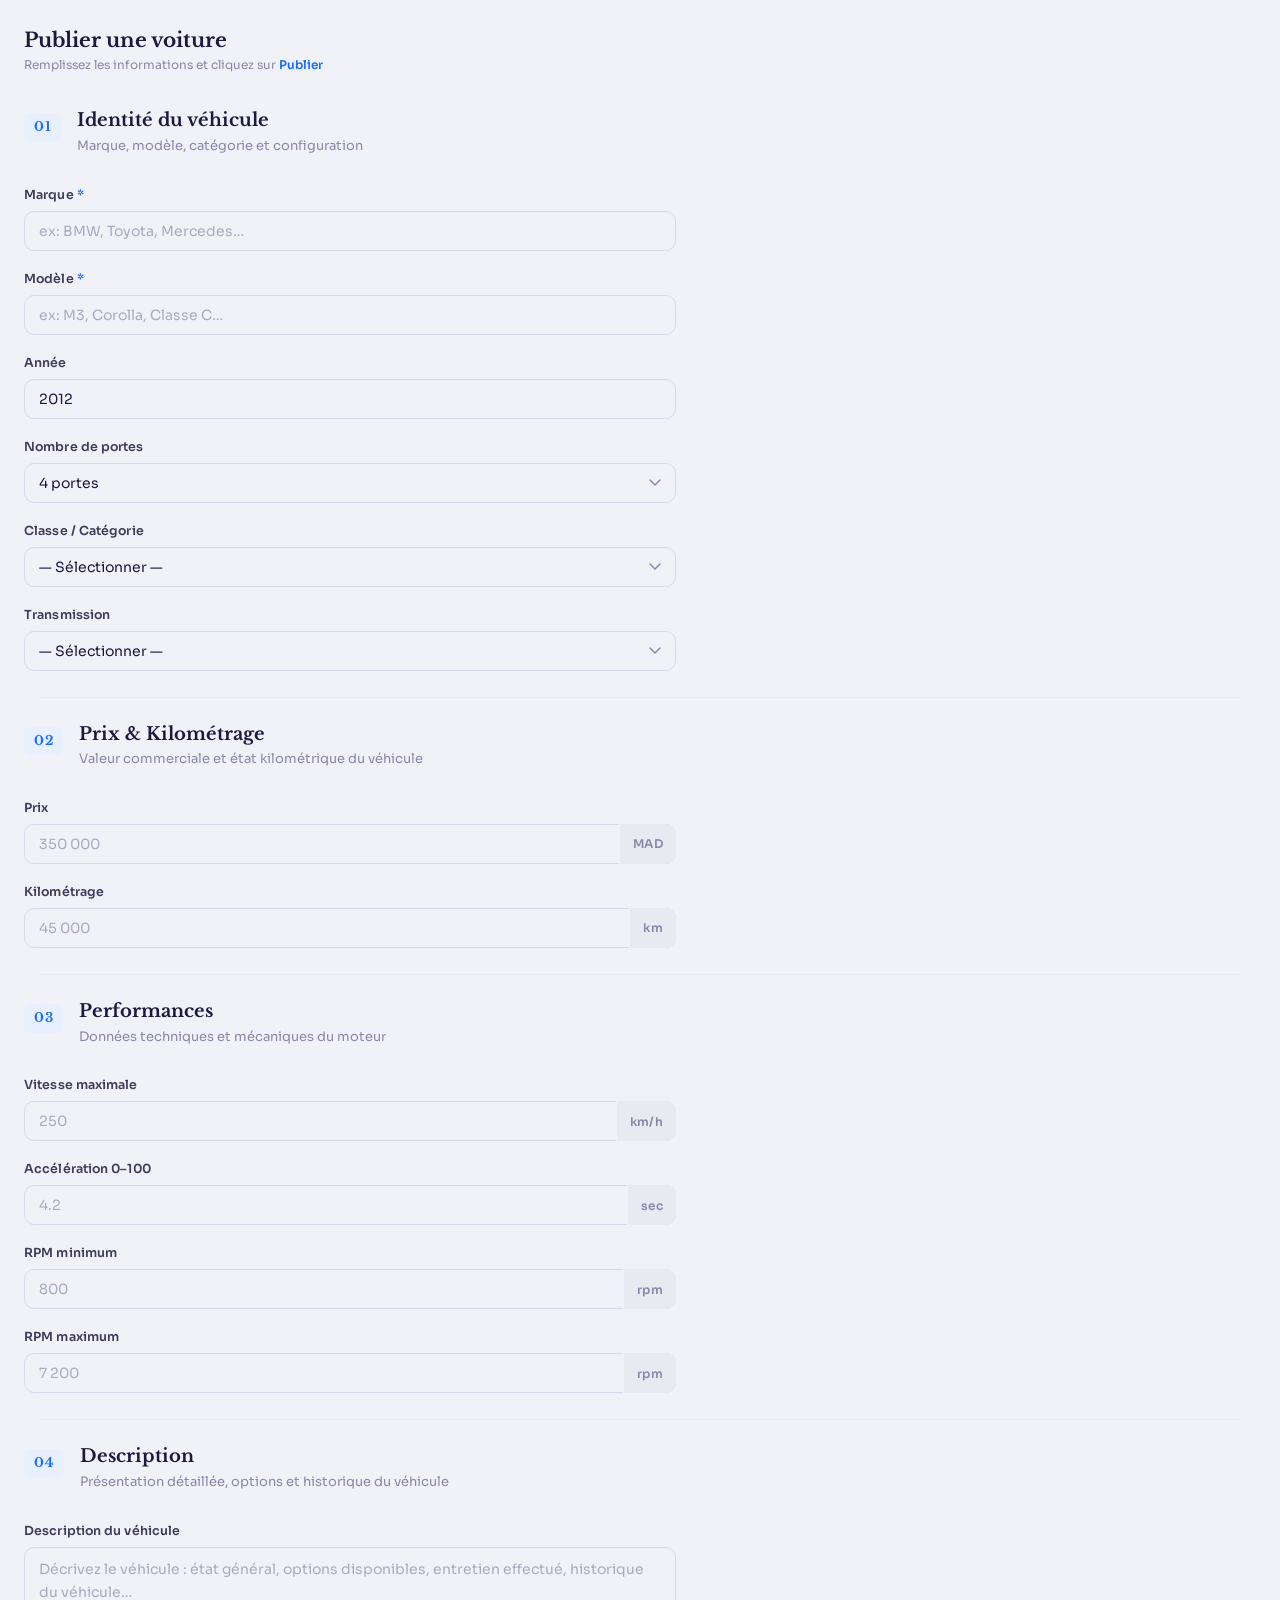
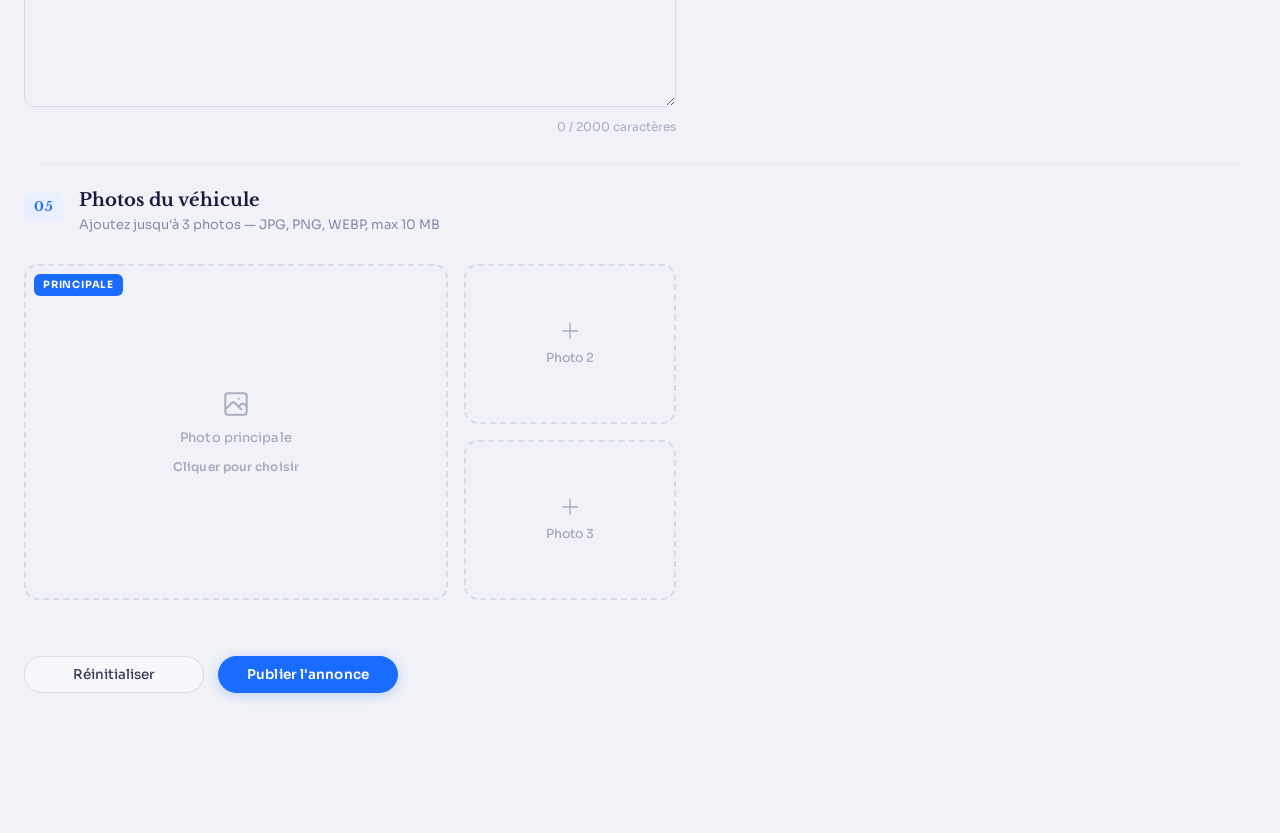
==== AutoPost/index.html @ d47babad "attempt n*1" ====
<!DOCTYPE html>
<html lang="fr">
<head>
  <meta charset="UTF-8" />
  <meta name="viewport" content="width=device-width, initial-scale=1.0"/>
  <title>Ajouter une Voiture</title>
  <link rel="preconnect" href="https://fonts.googleapis.com">
  <link href="https://fonts.googleapis.com/css2?family=Sora:wght@300;400;500;600;700&family=Libre+Baskerville:wght@700&display=swap" rel="stylesheet">
  <link rel="stylesheet" href="style.css" />
</head>
<body>

  <div class="layout">



    <!-- ══════════════════════════════
         CONTENIDO PRINCIPAL
    ══════════════════════════════ -->
    <main class="main-content">

      <header class="top-bar">
        <div class="top-bar-title">
          <h1>Publier une voiture</h1>
          <p>Remplissez les informations et cliquez sur <strong>Publier</strong></p>
        </div>

      </header>

      <!-- Notification -->
      <div id="notification" class="notification hidden"></div>

      <form id="voitureForm" enctype="multipart/form-data" novalidate>

        <!-- ─── SECTION 1 : Identité ─────────────── -->
        <section class="form-section" id="identite">
          <div class="section-head">
            <div class="section-tag">01</div>
            <div>
              <h2>Identité du véhicule</h2>
              <p>Marque, modèle, catégorie et configuration</p>
            </div>
          </div>

          <div class="fields-stack">

            <div class="field-row">
              <div class="field">
                <label for="marque">Marque <span class="req">*</span></label>
                <input type="text" id="marque" name="marque" placeholder="ex: BMW, Toyota, Mercedes…" required />
                <ul id="brands" class="suggestions"></ul>
              </div>
              <div class="field">
                <label for="modele">Modèle <span class="req">*</span></label>
                <input type="text" id="modele" name="modele" placeholder="ex: M3, Corolla, Classe C…" required />
                <ul id="modeles" class="suggestions"></ul>

              </div>
            </div>

            <div class="field-row">
              <div class="field">
                <label for="year">Année</label>
                <input type="number" id="year" name="year" min="1900" max="2100" value="2012" placeholder="2024" />
              </div>
              <div class="field">
                <label for="doors">Nombre de portes</label>
                <select id="doors" name="doors">
                  <option value="2">2 portes</option>
                  <option value="3">3 portes</option>
                  <option value="4" selected>4 portes</option>
                  <option value="5">5 portes</option>
                </select>
              </div>
            </div>

            <div class="field-row">
              <div class="field">
                <label for="class">Classe / Catégorie</label>
                <select id="class" name="class">
                  <option value="">— Sélectionner —</option>
                  <option value="Berline">Berline</option>
                  <option value="SUV">SUV</option>
                  <option value="Coupé">Coupé</option>
                  <option value="Cabriolet">Cabriolet</option>
                  <option value="Break">Break</option>
                  <option value="Citadine">Citadine</option>
                  <option value="Sportive">Sportive</option>
                  <option value="Pickup">Pickup</option>
                  <option value="Utilitaire">Utilitaire</option>
                </select>
              </div>
              <div class="field">
                <label for="drivetrain">Transmission</label>
                <select id="drivetrain" name="drivetrain">
                  <option value="">— Sélectionner —</option>
                  <option value="FWD">FWD — Traction avant</option>
                  <option value="RWD">RWD — Propulsion</option>
                  <option value="AWD">AWD — 4 roues motrices</option>
                  <option value="4WD">4WD — 4x4</option>
                </select>
              </div>
            </div>

          </div>
        </section>

        <div class="divider"></div>

        <!-- ─── SECTION 2 : Prix & Km ────────────── -->
        <section class="form-section" id="prix">
          <div class="section-head">
            <div class="section-tag">02</div>
            <div>
              <h2>Prix & Kilométrage</h2>
              <p>Valeur commerciale et état kilométrique du véhicule</p>
            </div>
          </div>

          <div class="fields-stack">
            <div class="field-row">
              <div class="field">
                <label for="prix">Prix</label>
                <div class="input-with-unit">
                  <input type="number" id="prix" name="prix" min="0" step="500" placeholder="350 000" />
                  <span class="unit-badge">MAD</span>
                </div>
              </div>
              <div class="field">
                <label for="kilometrage">Kilométrage</label>
                <div class="input-with-unit">
                  <input type="number" id="kilometrage" name="kilometrage" min="0" placeholder="45 000" />
                  <span class="unit-badge">km</span>
                </div>
              </div>
            </div>
          </div>
        </section>

        <div class="divider"></div>

        <!-- ─── SECTION 3 : Performances ─────────── -->
        <section class="form-section" id="performances">
          <div class="section-head">
            <div class="section-tag">03</div>
            <div>
              <h2>Performances</h2>
              <p>Données techniques et mécaniques du moteur</p>
            </div>
          </div>

          <div class="fields-stack">
            <div class="field-row">
              <div class="field">
                <label for="top_speed">Vitesse maximale</label>
                <div class="input-with-unit">
                  <input type="number" id="top_speed" name="top_speed" min="0" placeholder="250" />
                  <span class="unit-badge">km/h</span>
                </div>
              </div>
              <div class="field">
                <label for="acceleration">Accélération 0–100</label>
                <div class="input-with-unit">
                  <input type="number" id="acceleration" name="acceleration" min="0" step="0.1" placeholder="4.2" />
                  <span class="unit-badge">sec</span>
                </div>
              </div>
            </div>
            <div class="field-row">
              <div class="field">
                <label for="rpm_min">RPM minimum</label>
                <div class="input-with-unit">
                  <input type="number" id="rpm_min" name="rpm_min" min="0" placeholder="800" />
                  <span class="unit-badge">rpm</span>
                </div>
              </div>
              <div class="field">
                <label for="rpm_max">RPM maximum</label>
                <div class="input-with-unit">
                  <input type="number" id="rpm_max" name="rpm_max" min="0" placeholder="7 200" />
                  <span class="unit-badge">rpm</span>
                </div>
              </div>
            </div>

          </div>
        </section>

        <div class="divider"></div>

        <!-- ─── SECTION 4 : Description ───────────── -->
        <section class="form-section" id="description">
          <div class="section-head">
            <div class="section-tag">04</div>
            <div>
              <h2>Description</h2>
              <p>Présentation détaillée, options et historique du véhicule</p>
            </div>
          </div>

          <div class="fields-stack">
            <div class="field full">
              <label for="desc">Description du véhicule</label>
              <textarea id="desc" name="description" rows="6"
                placeholder="Décrivez le véhicule : état général, options disponibles, entretien effectué, historique du véhicule…"></textarea>
              <div class="field-hint"><span id="charCount">0</span> / 2000 caractères</div>
            </div>
          </div>
        </section>

        <div class="divider"></div>

        <!-- ─── SECTION 5 : Photos ────────────────── -->
        <section class="form-section" id="photos">
          <div class="section-head">
            <div class="section-tag">05</div>
            <div>
              <h2>Photos du véhicule</h2>
              <p>Ajoutez jusqu'à 3 photos — JPG, PNG, WEBP, max 10 MB</p>
            </div>
          </div>

          <div class="photos-row">

            <div class="photo-slot photo-main">
              <input type="file" id="photo_1" name="photo_1" accept="image/*" class="file-input" />
              <label for="photo_1" class="photo-drop">
                <div class="photo-inner" id="preview_1">
                  <div class="photo-empty">
                    <svg width="32" height="32" fill="none" viewBox="0 0 24 24" stroke="currentColor">
                      <path stroke-linecap="round" stroke-linejoin="round" stroke-width="1.5"
                        d="M4 16l4.586-4.586a2 2 0 012.828 0L16 16m-2-2l1.586-1.586a2 2 0 012.828 0L20 14m-6-6h.01M6 20h12a2 2 0 002-2V6a2 2 0 00-2-2H6a2 2 0 00-2 2v12a2 2 0 002 2z"/>
                    </svg>
                    <span>Photo principale</span>
                    <small>Cliquer pour choisir</small>
                  </div>
                </div>
              </label>
              <div class="photo-tag">Principale</div>
            </div>

            <div class="photos-secondary">
              <div class="photo-slot">
                <input type="file" id="photo_2" name="photo_2" accept="image/*" class="file-input" />
                <label for="photo_2" class="photo-drop">
                  <div class="photo-inner" id="preview_2">
                    <div class="photo-empty small">
                      <svg width="22" height="22" fill="none" viewBox="0 0 24 24" stroke="currentColor">
                        <path stroke-linecap="round" stroke-linejoin="round" stroke-width="1.5" d="M12 4v16m8-8H4"/>
                      </svg>
                      <span>Photo 2</span>
                    </div>
                  </div>
                </label>
              </div>

              <div class="photo-slot">
                <input type="file" id="photo_3" name="photo_3" accept="image/*" class="file-input" />
                <label for="photo_3" class="photo-drop">
                  <div class="photo-inner" id="preview_3">
                    <div class="photo-empty small">
                      <svg width="22" height="22" fill="none" viewBox="0 0 24 24" stroke="currentColor">
                        <path stroke-linecap="round" stroke-linejoin="round" stroke-width="1.5" d="M12 4v16m8-8H4"/>
                      </svg>
                      <span>Photo 3</span>
                    </div>
                  </div>
                </label>
              </div>
            </div>

          </div>
        </section>

        <!-- ─── FOOTER MOBILE ─────────────────────── -->
        <div class="form-footer-mobile">
          <button type="reset" class="btn-secondary">Réinitialiser</button>
          <button type="submit" class="btn-primary" id="submitBtnMobile">Publier l'annonce</button>
        </div>

      </form>
    </main>
  </div>

  <script src="addCars.js"></script>
</body>
</html>
---- AutoPost/style.css ----
:root {
  /* ── Palette (ref image 2) ── */
  --accent:        #1a6bff;
  --accent-alt:    #2196ff;
  --accent-comp:   #c26012;
  --navy:          #1a1a40;
  --text-strong:   #1a1a40;
  --text-body:     #3d3d5c;
  --text-muted:    #8888aa;
  --text-subtle:   #aaaac0;

  --base-bg:       #f0f2f7;
  --base-bg-light: #f7f8fc;
  --white:         #ffffff;

  --notice-success: #0a6640;
  --notice-info:    #0d4fa6;
  --notice-alert:   #c0000a;
  --notice-warning: #c05500;
  --notice-rating:  #d4a000;

  /* ── Surfaces ── */
  --sidebar-bg:    #ffffff;
  --sidebar-w:     220px;
  --card-bg:       #ffffff;
  --input-bg:      #f0f2f7;
  --input-border:  #d8daea;
  --input-focus:   #1a6bff;
  --divider:       #e8eaf2;

  /* ── Misc ── */
  --radius-sm:  6px;
  --radius:     10px;
  --radius-lg:  14px;
  --radius-pill: 999px;
  --shadow-sm:  0 1px 4px rgba(26,26,64,0.07);
  --shadow:     0 4px 20px rgba(26,26,64,0.10);
  --transition: .18s ease;
}

*, *::before, *::after { box-sizing: border-box; margin: 0; padding: 0; }
html { scroll-behavior: smooth; font-size: 15px; }

body {
  font-family: 'Sora', sans-serif;
  background: var(--base-bg);
  color: var(--text-body);
  line-height: 1.6;
  min-height: 100vh;
}

/* ═══════════════════════════════════════
   LAYOUT
═══════════════════════════════════════ */
.layout {
  width: 100%;
  min-height: 100vh;
}


/* ═══════════════════════════════════════
   MAIN CONTENT
═══════════════════════════════════════ */
.main-content {
  flex: 1;
  min-width: 0;
  padding: 0 0 80px;
}

/* ─── TOP BAR ──────────────────────────── */
.top-bar {
  display: flex;
  flex-direction: column;
  align-items: flex-start;
  gap: 8px;

  padding: 28px 24px 10px;

  background: transparent;
  border-bottom: none;

  position: relative;
}
.top-bar-title h1 {
  font-family: 'Libre Baskerville', Georgia, serif;
  font-size: 20px;
  font-weight: 700;
  color: var(--text-strong);
  line-height: 1.2;
}
.top-bar-title p {
  font-size: 12px;
  color: var(--text-muted);
  margin-top: 3px;
}
.top-bar-title strong { color: var(--accent); font-weight: 600; }

.top-bar-actions {
  display: flex;
  align-items: center;
  gap: 10px;
}

/* ─── NOTIFICATIONS ────────────────────── */
.notification {
  margin: 0 40px 0;
  padding: 13px 18px;
  border-radius: var(--radius);
  font-size: 14px;
  font-weight: 500;
  display: flex;
  align-items: center;
  gap: 10px;
  margin-top: 20px;
}
.notification.success {
  background: #e6f4ee;
  color: var(--notice-success);
  border: 1px solid #b3ddc8;
}
.notification.error {
  background: #fde8e8;
  color: var(--notice-alert);
  border: 1px solid #f5b8b8;
}
.hidden { display: none !important; }

/* ─── FORM SECTIONS ────────────────────── */
.form-section {
  padding: 26px 24px;
  max-width: 700px;
}

.section-head {
  display: flex;
  align-items: flex-start;
  gap: 16px;
  margin-bottom: 28px;
}

.section-tag {
  font-family: 'Libre Baskerville', serif;
  font-size: 13px;
  font-weight: 700;
  color: var(--accent);
  background: #e8f0ff;
  padding: 4px 10px;
  border-radius: var(--radius-sm);
  white-space: nowrap;
  margin-top: 3px;
  letter-spacing: .5px;
}

.section-head h2 {
  font-family: 'Libre Baskerville', serif;
  font-size: 18px;
  font-weight: 700;
  color: var(--text-strong);
  line-height: 1.2;
  margin-bottom: 4px;
}
.section-head p {
  font-size: 13px;
  color: var(--text-muted);
}

/* ─── FIELDS ───────────────────────────── */
.fields-stack {
  display: flex;
  flex-direction: column;
  gap: 18px;
}

.field-row {
  display: flex;
  flex-direction: column;
  gap: 18px;
  width: 100%;
}


.field {
  position: relative;
  display: flex;
  flex-direction: column;
  gap: 6px;
}
.field.full { grid-column: 1 / -1; }

label {
  font-size: 12.5px;
  font-weight: 600;
  color: var(--text-body);
  letter-spacing: .1px;
}
.req { color: var(--accent); }

input[type="text"],
input[type="number"],
select,
textarea {
  background: var(--input-bg);
  border: 1.5px solid var(--input-border);
  border-radius: var(--radius);
  color: var(--text-strong);
  font-family: 'Sora', sans-serif;
  font-size: 14px;
  padding: 10px 14px;
  outline: none;
  transition: border-color var(--transition), background var(--transition), box-shadow var(--transition);
  width: 100%;
  appearance: none;
}
input:focus, select:focus, textarea:focus {
  border-color: var(--accent);
  background: var(--white);
  box-shadow: 0 0 0 3px rgba(26,107,255,.10);
}
input::placeholder, textarea::placeholder {
  color: var(--text-subtle);
}
select {
  background-image: url("data:image/svg+xml,%3Csvg xmlns='http://www.w3.org/2000/svg' width='12' height='8' viewBox='0 0 12 8'%3E%3Cpath d='M1 1l5 5 5-5' stroke='%238888aa' stroke-width='1.5' fill='none' stroke-linecap='round'/%3E%3C/svg%3E");
  background-repeat: no-repeat;
  background-position: right 14px center;
  padding-right: 36px;
  cursor: pointer;
}
select option { background: #fff; color: var(--text-strong); }
textarea { resize: vertical; min-height: 130px; line-height: 1.65; }
.field:focus-within .suggestions {
  display: block;
}
.suggestions:hover {
  display: block;
}

.suggestions {
  display: none;
  margin: 6px 0 0 0;
  padding: 0;
  list-style: none;

  background: var(--input-bg);
  border: 1.5px solid var(--input-border);
  border-radius: var(--radius);

  max-height: 220px;
  overflow-y: auto;

  box-shadow: 0 10px 25px rgba(0, 0, 0, 0.08);

  position: absolute;
  top: 100%;
  left: 0;
  width: 100%;
  z-index: 1000;

  backdrop-filter: blur(10px);
}

/* cada opción */
.suggestions li {
  padding: 10px 14px;
  font-family: 'Sora', sans-serif;
  font-size: 14px;
  color: var(--text-strong);

  cursor: pointer;
  transition: background var(--transition), color var(--transition);
}

/* hover estilo moderno */
.suggestions li:hover {
  background: var(--accent);
  color: white;
}
.suggestions li.active {
  border: 4px dotted var(--accent);
}
.suggestions li.active:hover {
  border: 4px dashed white;
  background: var(--accent);
  color: white;
}
/* opcional: separador visual suave */
.suggestions li + li {
  border-top: 1px solid rgba(255, 255, 255, 0.05);
}

/* scrollbar minimalista */
.suggestions::-webkit-scrollbar {
  width: 6px;
}

.suggestions::-webkit-scrollbar-thumb {
  background: var(--input-border);
  border-radius: 10px;
}

.suggestions::-webkit-scrollbar-thumb:hover {
  background: var(--accent);
}

/* Input with unit badge */
.input-with-unit {
  position: relative;
  display: flex;
  align-items: center;
}
.input-with-unit input {
  padding-right: 60px;
  flex: 1;
}
.unit-badge {
  position: absolute;
  right: 0;
  top: 0; bottom: 0;
  display: flex;
  align-items: center;
  padding: 0 13px;
  font-size: 12px;
  font-weight: 600;
  color: var(--text-muted);
  background: var(--divider);
  border-radius: 0 var(--radius) var(--radius) 0;
  pointer-events: none;
  letter-spacing: .3px;
  border-left: 1.5px solid var(--input-bg);
}
.input-with-unit input:focus + .unit-badge {
  border-left-color: var(--accent);
  background: #e8f0ff;
  color: var(--accent);
}

/* Field hint */
.field-hint {
  font-size: 12px;
  color: var(--text-subtle);
  text-align: right;
  margin-top: 4px;
}

/* ─── PHOTOS ─────────────────────────────── */
.photos-row {
  display: flex;
  gap: 16px;
  align-items: stretch;
}
.photos-secondary {
  display: flex;
  flex-direction: column;
  gap: 16px;
  flex: 1;
}
.photo-slot { position: relative; }
.photo-main { flex: 2; }
.file-input { display: none; }

.photo-drop {
  display: block;
  cursor: pointer;
  height: 100%;
}
.photo-inner {
  height: 100%;
  min-height: 160px;
  border: 2px dashed var(--input-border);
  border-radius: var(--radius-lg);
  background: var(--input-bg);
  display: flex;
  align-items: center;
  justify-content: center;
  overflow: hidden;
  transition: border-color var(--transition), background var(--transition);
}
.photo-drop:hover .photo-inner {
  border-color: var(--accent);
  background: #f0f4ff;
}
.photo-main .photo-inner { min-height: 220px; }

.photo-inner img {
  width: 100%; height: 100%;
  object-fit: cover;
  display: none;
}
.photo-empty {
  display: flex; flex-direction: column;
  align-items: center; justify-content: center;
  gap: 8px;
  color: var(--text-subtle);
  padding: 20px;
  text-align: center;
}
.photo-empty span { font-size: 13px; font-weight: 500; }
.photo-empty small { font-size: 12px; color: var(--text-subtle); }
.photo-empty svg { color: var(--text-subtle); }
.photo-empty.small { gap: 6px; }
.photo-empty.small span { font-size: 12.5px; }

.photo-tag {
  position: absolute;
  top: 10px; left: 10px;
  background: var(--accent);
  color: #fff;
  font-size: 10px;
  font-weight: 700;
  letter-spacing: .8px;
  text-transform: uppercase;
  padding: 3px 9px;
  border-radius: var(--radius-sm);
}

/* ─── DIVIDER ────────────────────────────── */
.divider {
  height: 1px;
  background: var(--divider);
  margin: 0 40px;
}

/* ─── BUTTONS ────────────────────────────── */
.btn-primary {
  background: var(--accent);
  color: #fff;
  border: none;
  font-family: 'Sora', sans-serif;
  font-size: 13.5px;
  font-weight: 600;
  padding: 10px 24px;
  border-radius: var(--radius-pill);
  cursor: pointer;
  transition: background var(--transition), transform var(--transition), box-shadow var(--transition);
  box-shadow: 0 2px 12px rgba(26,107,255,0.25);
  letter-spacing: .1px;
}
.btn-primary:hover {
  background: #1259e0;
  transform: translateY(-1px);
  box-shadow: 0 4px 18px rgba(26,107,255,0.35);
}
.btn-primary:active { transform: translateY(0); }
.btn-primary:disabled { opacity: .55; cursor: not-allowed; transform: none; }

.btn-secondary {
  background: var(--base-bg-light);
  color: var(--text-body);
  border: 1.5px solid var(--input-border);
  font-family: 'Sora', sans-serif;
  font-size: 13.5px;
  font-weight: 500;
  padding: 9px 22px;
  border-radius: var(--radius-pill);
  cursor: pointer;
  transition: all var(--transition);
}
.btn-secondary:hover {
  background: var(--white);
  border-color: #bbbdd4;
  color: var(--text-strong);
}

/* ─── MOBILE FOOTER ──────────────────────── */
.form-footer-mobile {
  display: flex;
  gap: 14px;

  padding: 30px 24px 60px;

  justify-content: flex-start;
  align-items: center;
}
.form-footer-mobile .btn-primary,
.form-footer-mobile .btn-secondary {
  min-width: 180px;
}

/* ─── SCROLLBAR ──────────────────────────── */
::-webkit-scrollbar { width: 6px; }
::-webkit-scrollbar-track { background: transparent; }
::-webkit-scrollbar-thumb { background: var(--divider); border-radius: 10px; }
::-webkit-scrollbar-thumb:hover { background: #ccc; }

/* ─── RESPONSIVE ─────────────────────────── */
@media (max-width: 860px) {
  .sidebar { display: none; }
  .top-bar { padding: 16px 20px; }
  .top-bar-actions { display: none; }
  .form-section { padding: 28px 20px; }
  .divider { margin: 0 20px; }
  .field-row { grid-template-columns: 1fr; }
  .photos-row { flex-direction: column; }
  .photos-secondary { flex-direction: row; }
  .form-footer-mobile { display: flex; padding: 20px; }
  .notification { margin: 16px 20px 0; }
}
@media (max-width: 500px) {
  .top-bar-title h1 { font-size: 18px; }
  .photos-secondary { flex-direction: column; }
}
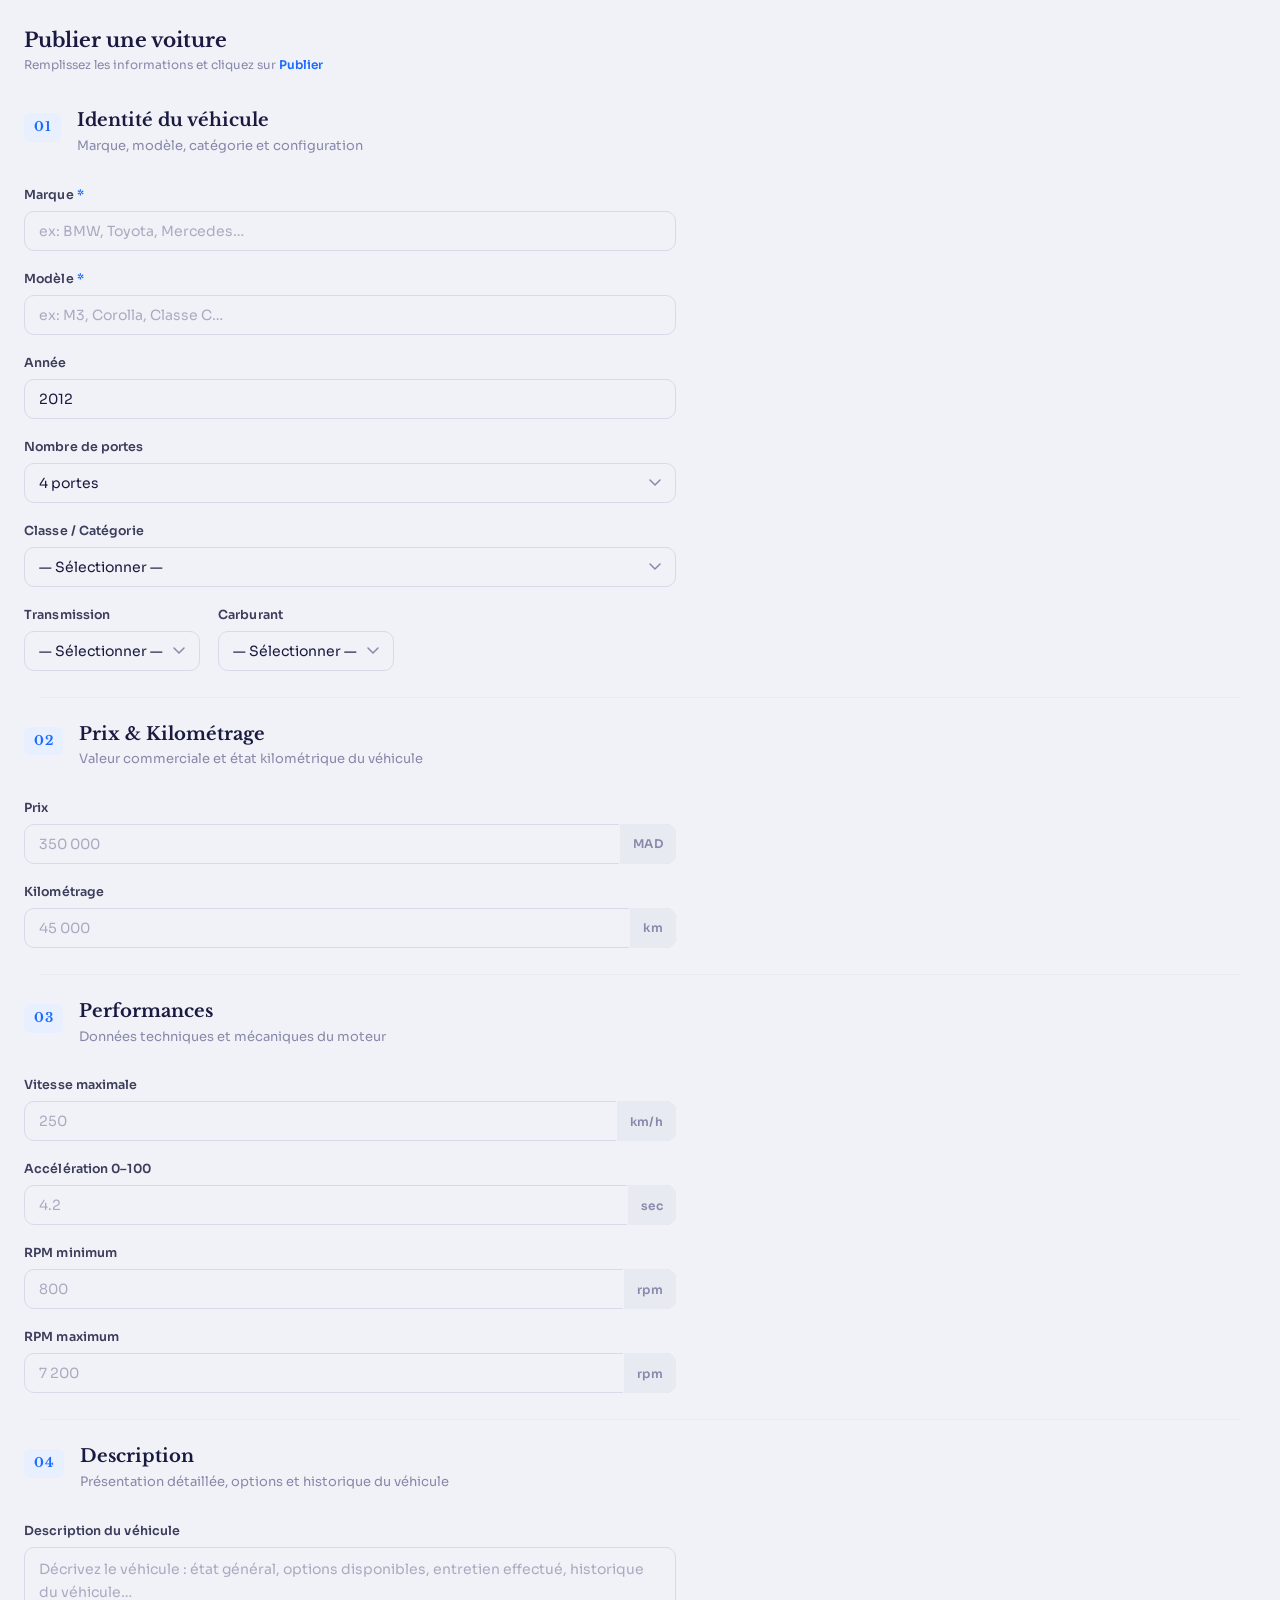
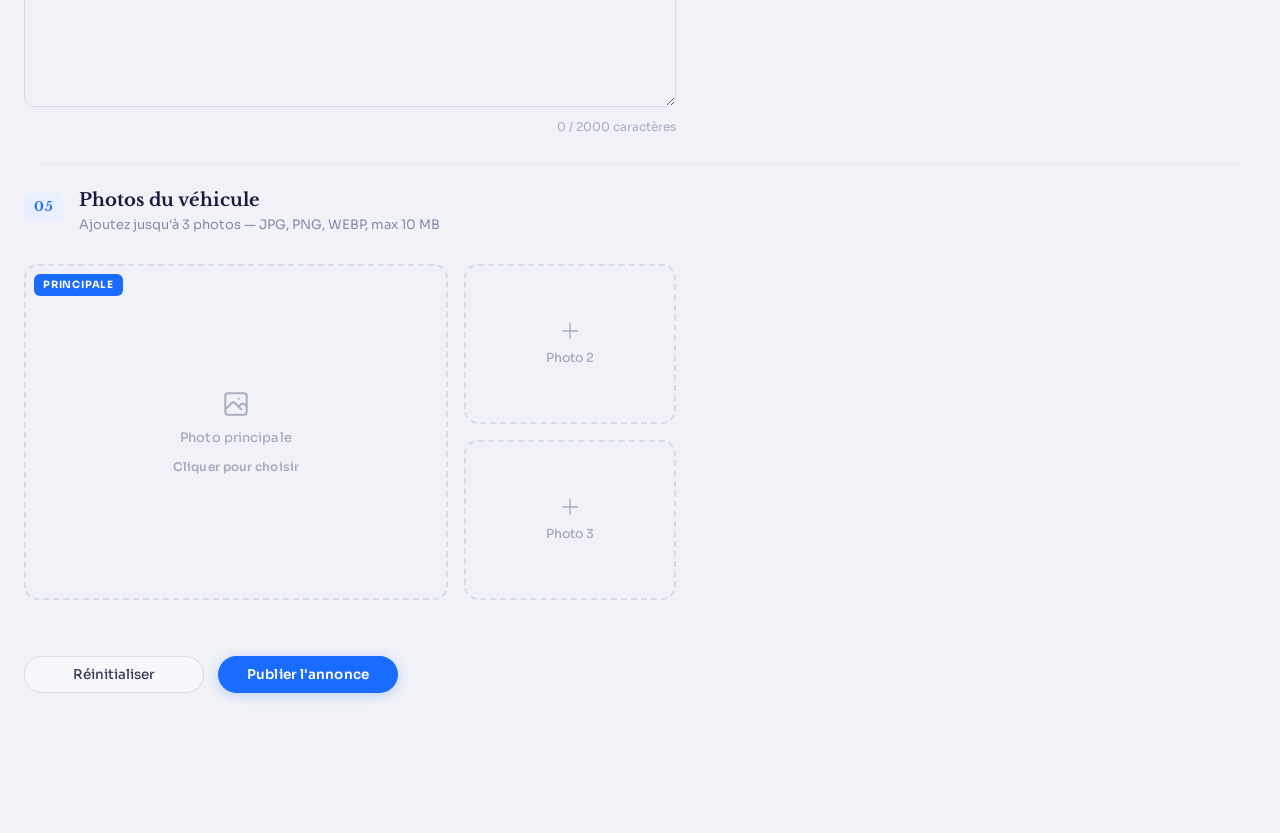
==== commit 923cbcae: "attempt n*2" ====
--- a/AutoPost/index.html
+++ b/AutoPost/index.html
@@ -64,8 +64,8 @@
                 <input type="number" id="year" name="year" min="1900" max="2100" value="2012" placeholder="2024" />
               </div>
               <div class="field">
-                <label for="doors">Nombre de portes</label>
-                <select id="doors" name="doors">
+                <label for="portes">Nombre de portes</label>
+                <select id="portes" name="portes">
                   <option value="2">2 portes</option>
                   <option value="3">3 portes</option>
                   <option value="4" selected>4 portes</option>
@@ -79,27 +79,85 @@
                 <label for="class">Classe / Catégorie</label>
                 <select id="class" name="class">
                   <option value="">— Sélectionner —</option>
+                  <option value="Citadine Sport">Citadine Sport</option>
+                  <option value="Compacte Sport">Compacte Sport</option>
+                  <option value="Roadster">Roadster</option>
                   <option value="Berline">Berline</option>
+                  <option value="SUV Compact">SUV Compact</option>
                   <option value="SUV">SUV</option>
-                  <option value="Coupé">Coupé</option>
+                  <option value="Supercar">Supercar</option>
+                  <option value="Compacte">Compacte</option>
+                  <option value="SUV Electrique">SUV Electrique</option>
+                  <option value="Citadine">Citadine</option>
                   <option value="Cabriolet">Cabriolet</option>
+                  <option value="Coupe">Coupe</option>
+                  <option value="Sportive">Sportive</option>
+                  <option value="Citadine Electrique">Citadine Electrique</option>
+                  <option value="Grand Tourisme">Grand Tourisme</option>
+                  <option value="Berline Sport">Berline Sport</option>
+                  <option value="Hypercar">Hypercar</option>
+                  <option value="Fastback">Fastback</option>
+                  <option value="Limousine">Limousine</option>
+                  <option value="SUV Coupe">SUV Coupe</option>
+                  <option value="Berline Electrique">Berline Electrique</option>
+                  <option value="Coupe Sport">Coupe Sport</option>
+                  <option value="Fastback Sport">Fastback Sport</option>
+                  <option value="Limousine Sport">Limousine Sport</option>
+                  <option value="Break Sport">Break Sport</option>
+                  <option value="SUV Sport">SUV Sport</option>
+                  <option value="SUV Coupe Sport">SUV Coupe Sport</option>
+                  <option value="Grand Tourisme Sport">Grand Tourisme Sport</option>
+                  <option value="Limousine Electrique">Limousine Electrique</option>
+                  <option value="SUV Compact Electrique">SUV Compact Electrique</option>
+                  <option value="SUV Hybride">SUV Hybride</option>
+                  <option value="Pick-up">Pick-up</option>
+                  <option value="Monospace">Monospace</option>
+                  <option value="Break Compact">Break Compact</option>
+                  <option value="Compacte Electrique">Compacte Electrique</option>
+                  <option value="Crossover">Crossover</option>
+                  <option value="Microcar Electrique">Microcar Electrique</option>
                   <option value="Break">Break</option>
-                  <option value="Citadine">Citadine</option>
-                  <option value="Sportive">Sportive</option>
-                  <option value="Pickup">Pickup</option>
-                  <option value="Utilitaire">Utilitaire</option>
+                  <option value="Muscle Car">Muscle Car</option>
+                  <option value="Monospace Compact">Monospace Compact</option>
+                  <option value="Pick-up Electrique">Pick-up Electrique</option>
+                  <option value="Fourgon">Fourgon</option>
+                  <option value="SUV Hydrogene">SUV Hydrogene</option>
+                  <option value="Crossover Electrique">Crossover Electrique</option>
+                  <option value="Crossover Hybride">Crossover Hybride</option>
+                  <option value="Hypercar Electrique">Hypercar Electrique</option>
+                  <option value="SUV Coupe Electrique">SUV Coupe Electrique</option>
+                  <option value="Grand Tourisme Electrique">Grand Tourisme Electrique</option>
+                  <option value="Cabriolet Electrique">Cabriolet Electrique</option>
+                  <option value="SUV Compact Sport">SUV Compact Sport</option>
+                  <option value="Roadster Sport">Roadster Sport</option>
+                  <option value="Break Electrique">Break Electrique</option>
+                  <option value="Roadster Electrique">Roadster Electrique</option>
                 </select>
               </div>
-              <div class="field">
-                <label for="drivetrain">Transmission</label>
-                <select id="drivetrain" name="drivetrain">
+              <div class="field-column">
+
+                
+              <div class="field">
+                <label for="transmission">Transmission</label>
+                <select id="transmission" name="transmission">
                   <option value="">— Sélectionner —</option>
-                  <option value="FWD">FWD — Traction avant</option>
-                  <option value="RWD">RWD — Propulsion</option>
-                  <option value="AWD">AWD — 4 roues motrices</option>
-                  <option value="4WD">4WD — 4x4</option>
+                  <option value="Manuelle">Manuelle</option>
+                  <option value="Automatique">Automatique</option>
                 </select>
               </div>
+                
+              <div class="field">
+                <label for="carburant">Carburant</label>
+                <select id="carburant" name="carburant">
+                  <option value="">— Sélectionner —</option>
+                  <option value="Essence">Essence</option>
+                  <option value="Diesel">Diesel</option> 
+                  <option value="Hybride">Hybride</option>
+                  <option value="Electrique">Électrique</option>
+                </select>
+              </div>
+              
+            </div>
             </div>
 
           </div>
@@ -152,9 +210,9 @@
           <div class="fields-stack">
             <div class="field-row">
               <div class="field">
-                <label for="top_speed">Vitesse maximale</label>
-                <div class="input-with-unit">
-                  <input type="number" id="top_speed" name="top_speed" min="0" placeholder="250" />
+                <label for="vitesse_max">Vitesse maximale</label>
+                <div class="input-with-unit">
+                  <input type="number" id="vitesse_max" name="vitesse_max" min="0" placeholder="250" />
                   <span class="unit-badge">km/h</span>
                 </div>
               </div>
--- a/AutoPost/style.css
+++ b/AutoPost/style.css
@@ -178,6 +178,11 @@
   width: 100%;
 }
 
+.field-column {
+  display: flex;
+  gap: 18px;
+  width: 100%;
+}
 
 .field {
   position: relative;
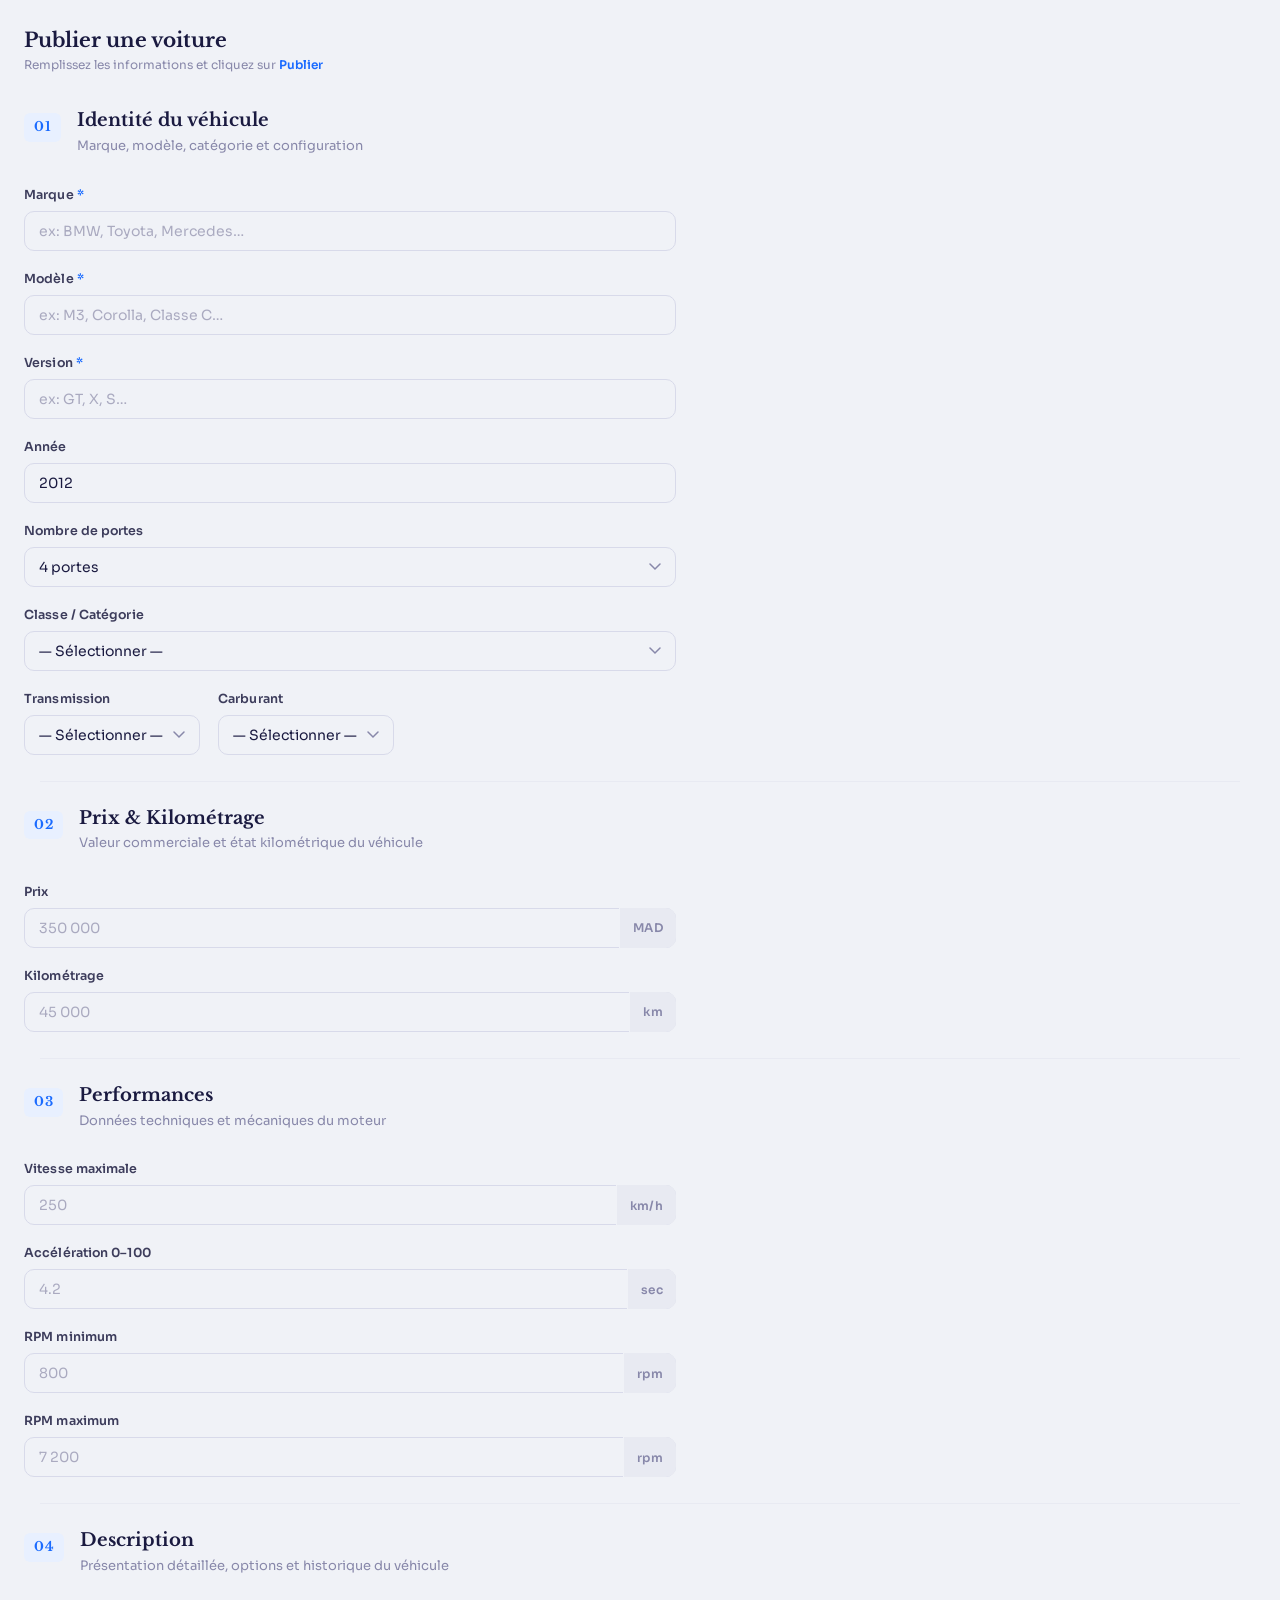
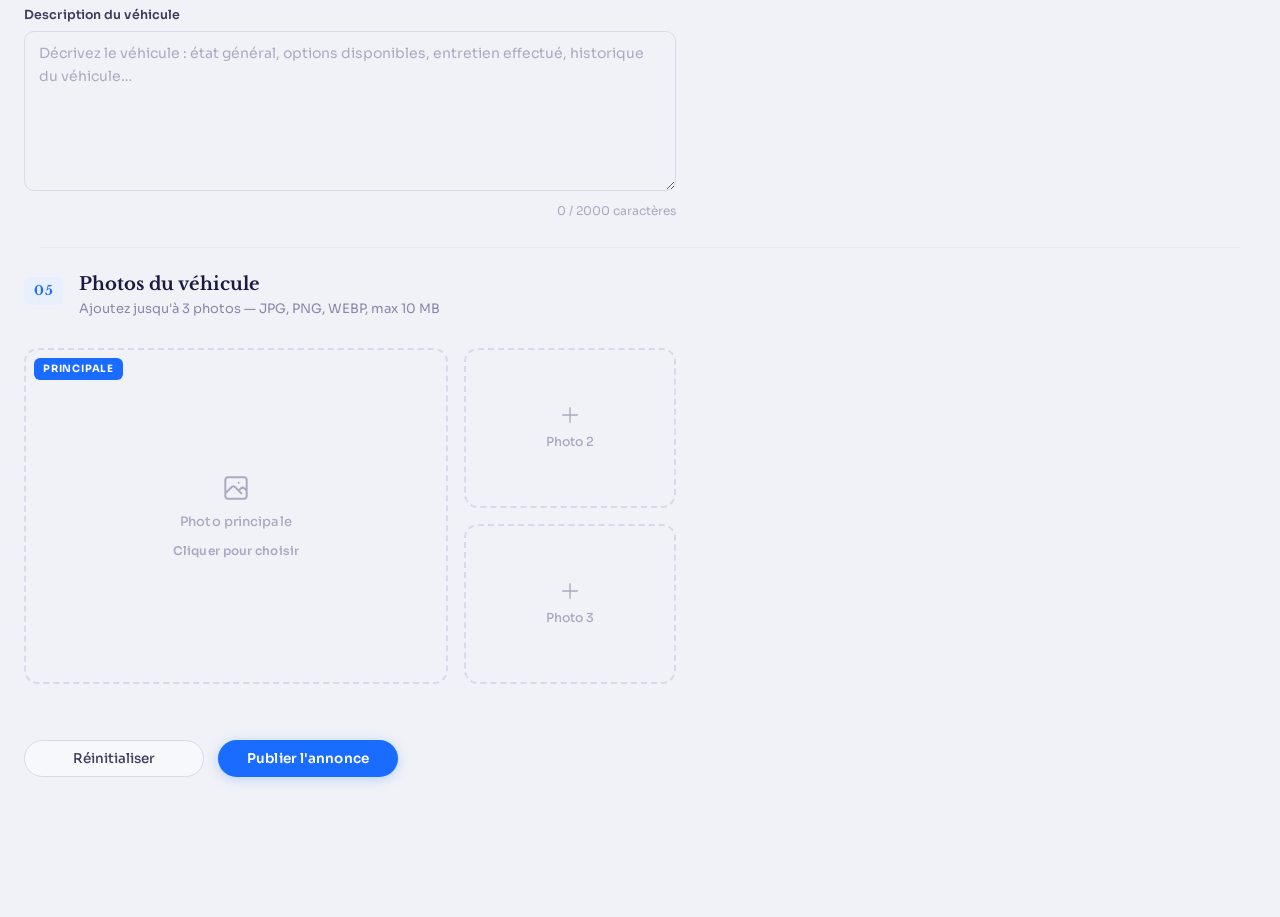
==== commit 3c9d13c3: "attempt n*3" ====
--- a/AutoPost/index.html
+++ b/AutoPost/index.html
@@ -54,6 +54,12 @@
                 <label for="modele">Modèle <span class="req">*</span></label>
                 <input type="text" id="modele" name="modele" placeholder="ex: M3, Corolla, Classe C…" required />
                 <ul id="modeles" class="suggestions"></ul>
+
+              </div>
+                <div class="field">
+                <label for="version">Version <span class="req">*</span></label>
+                <input type="text" id="version" name="version" placeholder="ex: GT, X, S…" required />
+                <ul id="versions" class="suggestions"></ul>
 
               </div>
             </div>
